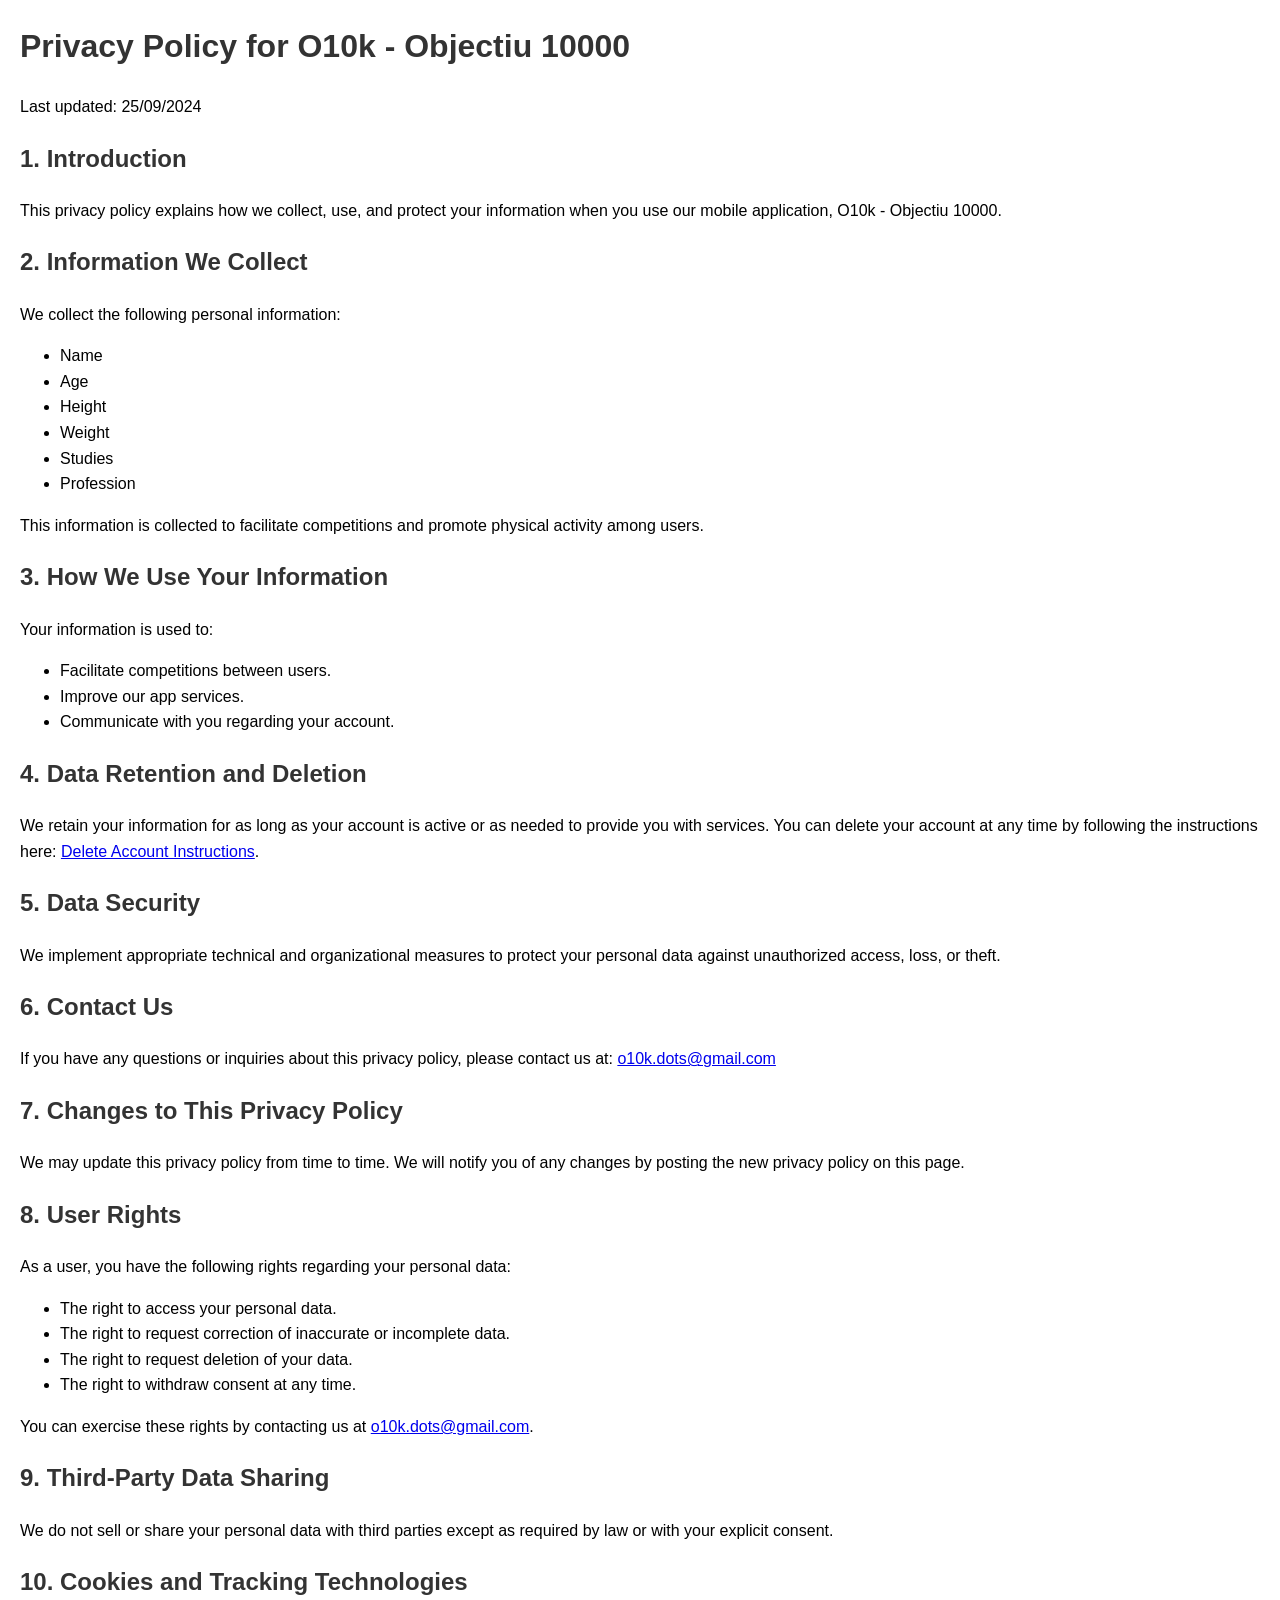
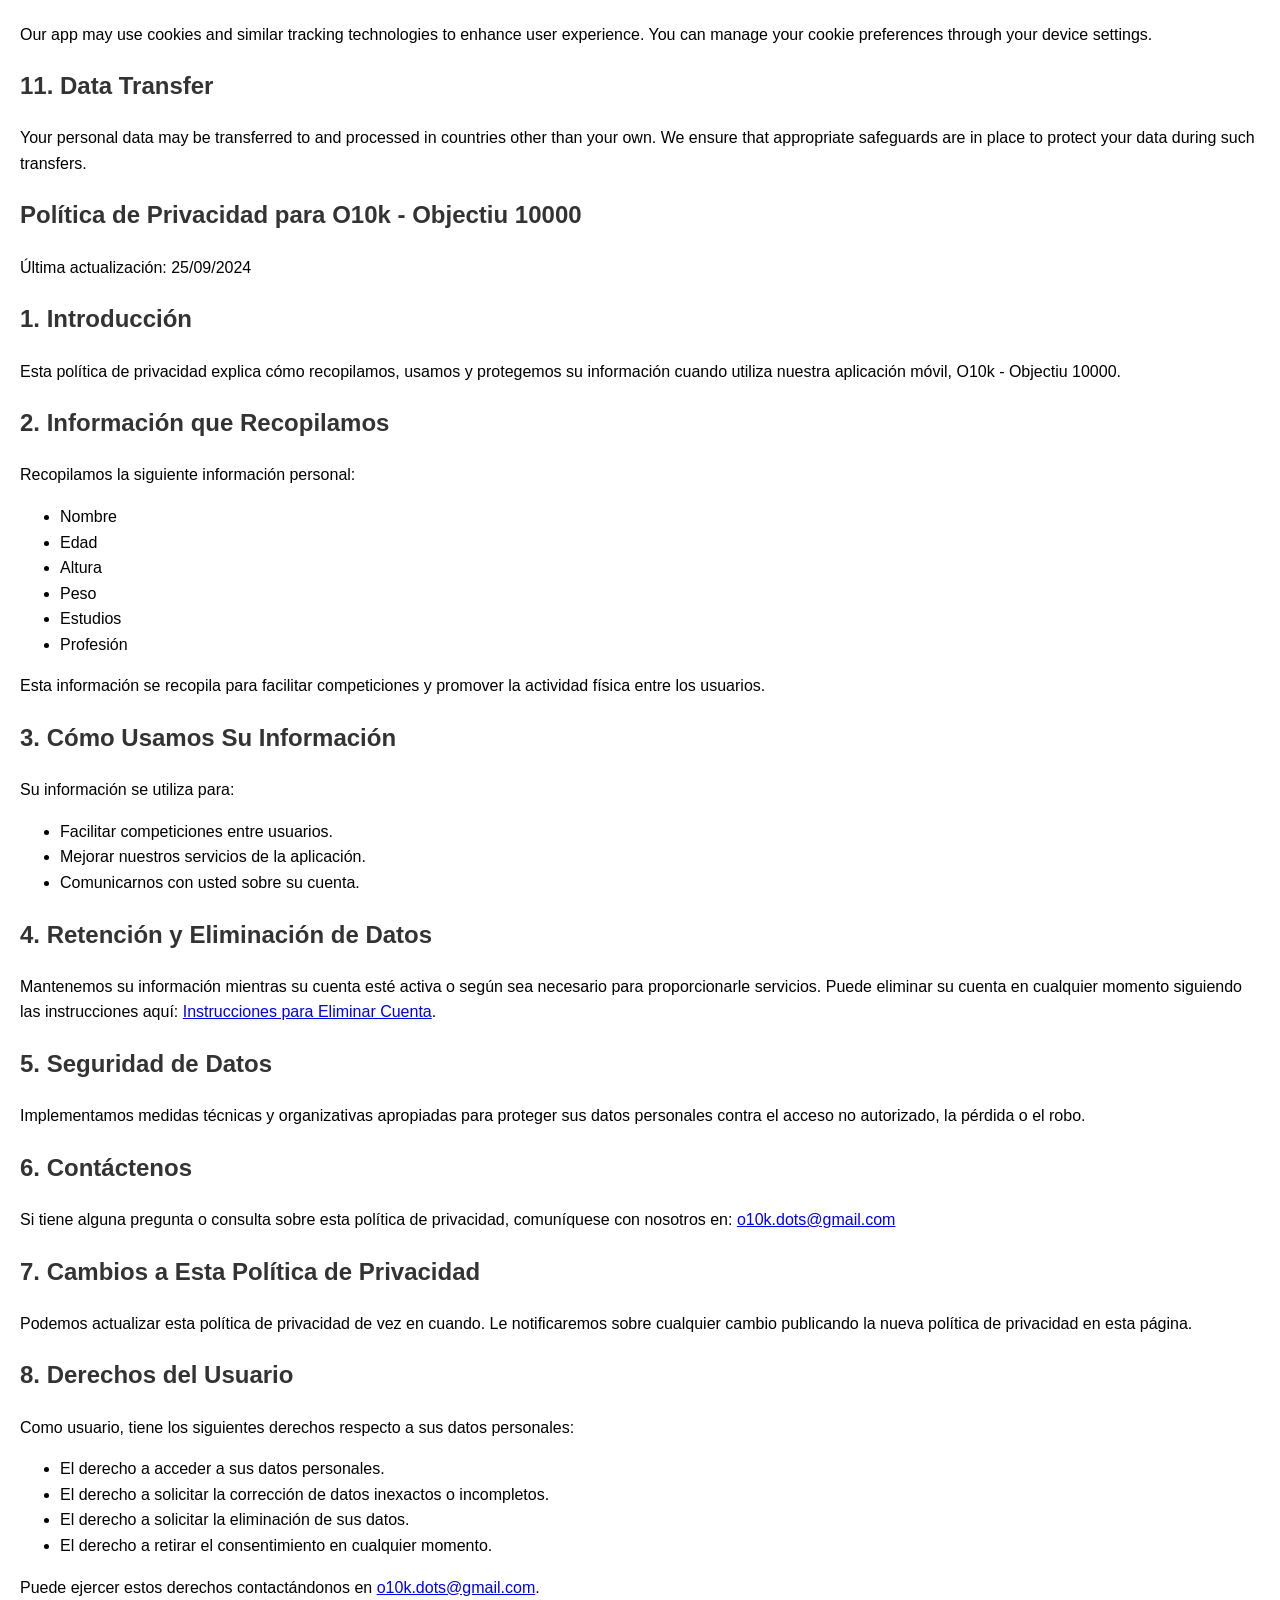
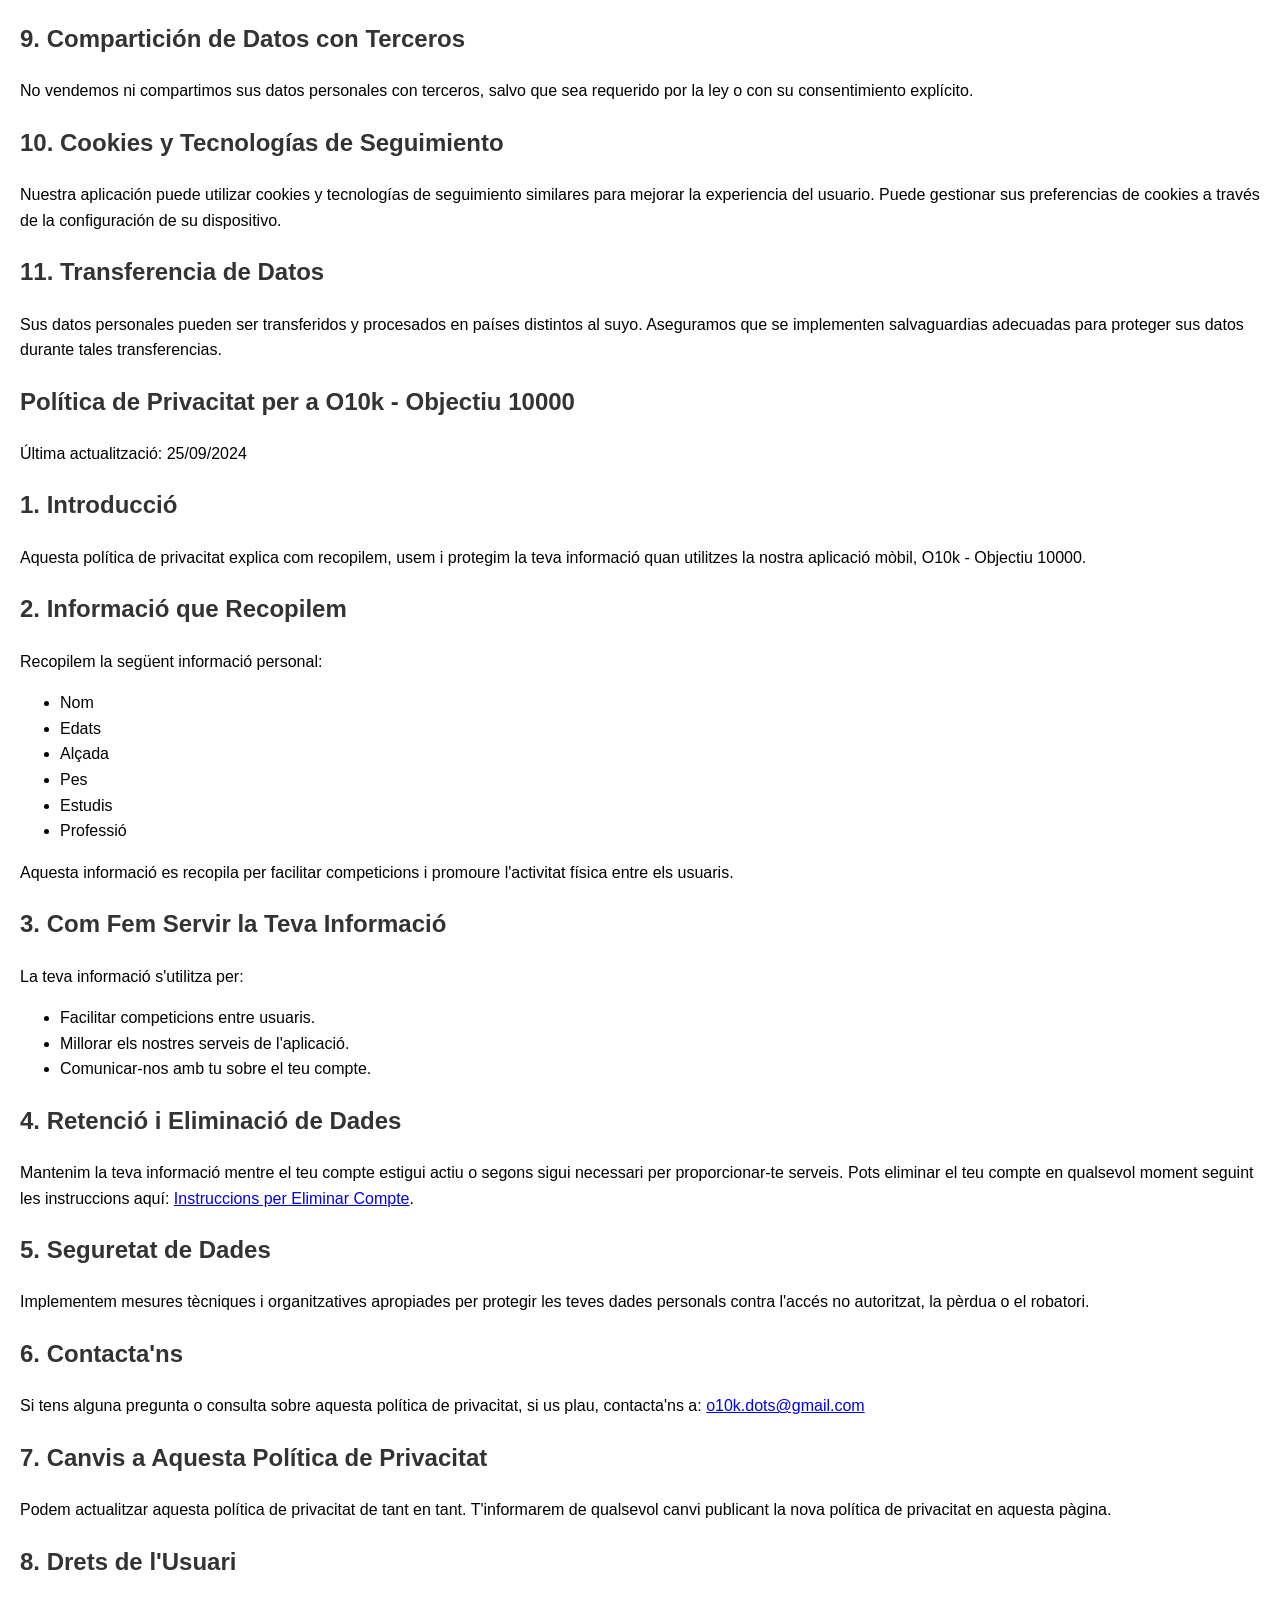
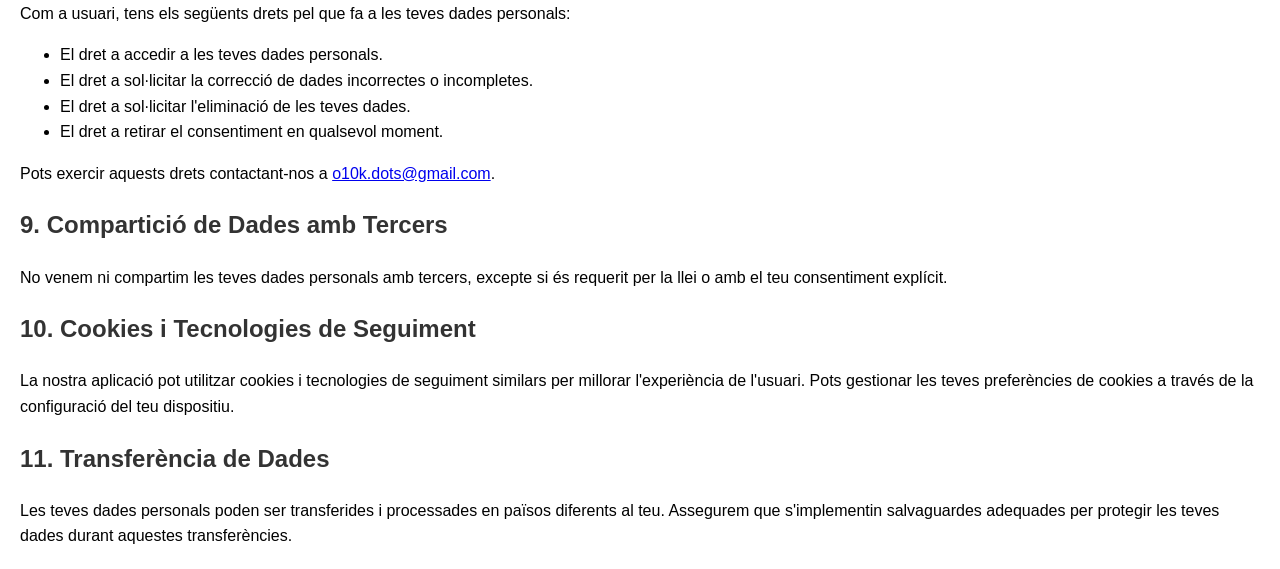
==== o10k/privacy-policy.html @ 5c76e98d "Create privacy-policy.html" ====
<!DOCTYPE html>
<html lang="en">
<head>
    <meta charset="UTF-8">
    <meta name="viewport" content="width=device-width, initial-scale=1.0">
    <title>Privacy Policy - O10k - Objectiu 10000</title>
    <style>
        body {
            font-family: Arial, sans-serif;
            line-height: 1.6;
            margin: 20px;
        }
        h1, h2, h3 {
            color: #333;
        }
        h1 {
            font-size: 2em;
        }
        h2 {
            font-size: 1.5em;
        }
        p {
            margin: 10px 0;
        }
    </style>
</head>
<body>
    <h1>Privacy Policy for O10k - Objectiu 10000</h1>
    <p>Last updated: 25/09/2024</p>

    <h2>1. Introduction</h2>
    <p>This privacy policy explains how we collect, use, and protect your information when you use our mobile application, O10k - Objectiu 10000.</p>

    <h2>2. Information We Collect</h2>
    <p>We collect the following personal information:</p>
    <ul>
        <li>Name</li>
        <li>Age</li>
        <li>Height</li>
        <li>Weight</li>
        <li>Studies</li>
        <li>Profession</li>
    </ul>
    <p>This information is collected to facilitate competitions and promote physical activity among users.</p>

    <h2>3. How We Use Your Information</h2>
    <p>Your information is used to:</p>
    <ul>
        <li>Facilitate competitions between users.</li>
        <li>Improve our app services.</li>
        <li>Communicate with you regarding your account.</li>
    </ul>

    <h2>4. Data Retention and Deletion</h2>
    <p>We retain your information for as long as your account is active or as needed to provide you with services. You can delete your account at any time by following the instructions here: <a href="https://franarolas.github.io/o10k/delete-account-instructions.html">Delete Account Instructions</a>.</p>

    <h2>5. Data Security</h2>
    <p>We implement appropriate technical and organizational measures to protect your personal data against unauthorized access, loss, or theft.</p>

    <h2>6. Contact Us</h2>
    <p>If you have any questions or inquiries about this privacy policy, please contact us at: <a href="mailto:o10k.dots@gmail.com">o10k.dots@gmail.com</a></p>

    <h2>7. Changes to This Privacy Policy</h2>
    <p>We may update this privacy policy from time to time. We will notify you of any changes by posting the new privacy policy on this page.</p>

    <h2>8. User Rights</h2>
    <p>As a user, you have the following rights regarding your personal data:</p>
    <ul>
        <li>The right to access your personal data.</li>
        <li>The right to request correction of inaccurate or incomplete data.</li>
        <li>The right to request deletion of your data.</li>
        <li>The right to withdraw consent at any time.</li>
    </ul>
    <p>You can exercise these rights by contacting us at <a href="mailto:o10k.dots@gmail.com">o10k.dots@gmail.com</a>.</p>

    <h2>9. Third-Party Data Sharing</h2>
    <p>We do not sell or share your personal data with third parties except as required by law or with your explicit consent.</p>

    <h2>10. Cookies and Tracking Technologies</h2>
    <p>Our app may use cookies and similar tracking technologies to enhance user experience. You can manage your cookie preferences through your device settings.</p>

    <h2>11. Data Transfer</h2>
    <p>Your personal data may be transferred to and processed in countries other than your own. We ensure that appropriate safeguards are in place to protect your data during such transfers.</p>

    <h2>Política de Privacidad para O10k - Objectiu 10000</h2>
    <p>Última actualización: 25/09/2024</p>

    <h2>1. Introducción</h2>
    <p>Esta política de privacidad explica cómo recopilamos, usamos y protegemos su información cuando utiliza nuestra aplicación móvil, O10k - Objectiu 10000.</p>

    <h2>2. Información que Recopilamos</h2>
    <p>Recopilamos la siguiente información personal:</p>
    <ul>
        <li>Nombre</li>
        <li>Edad</li>
        <li>Altura</li>
        <li>Peso</li>
        <li>Estudios</li>
        <li>Profesión</li>
    </ul>
    <p>Esta información se recopila para facilitar competiciones y promover la actividad física entre los usuarios.</p>

    <h2>3. Cómo Usamos Su Información</h2>
    <p>Su información se utiliza para:</p>
    <ul>
        <li>Facilitar competiciones entre usuarios.</li>
        <li>Mejorar nuestros servicios de la aplicación.</li>
        <li>Comunicarnos con usted sobre su cuenta.</li>
    </ul>

    <h2>4. Retención y Eliminación de Datos</h2>
    <p>Mantenemos su información mientras su cuenta esté activa o según sea necesario para proporcionarle servicios. Puede eliminar su cuenta en cualquier momento siguiendo las instrucciones aquí: <a href="https://franarolas.github.io/o10k/delete-account-instructions.html">Instrucciones para Eliminar Cuenta</a>.</p>

    <h2>5. Seguridad de Datos</h2>
    <p>Implementamos medidas técnicas y organizativas apropiadas para proteger sus datos personales contra el acceso no autorizado, la pérdida o el robo.</p>

    <h2>6. Contáctenos</h2>
    <p>Si tiene alguna pregunta o consulta sobre esta política de privacidad, comuníquese con nosotros en: <a href="mailto:o10k.dots@gmail.com">o10k.dots@gmail.com</a></p>

    <h2>7. Cambios a Esta Política de Privacidad</h2>
    <p>Podemos actualizar esta política de privacidad de vez en cuando. Le notificaremos sobre cualquier cambio publicando la nueva política de privacidad en esta página.</p>

    <h2>8. Derechos del Usuario</h2>
    <p>Como usuario, tiene los siguientes derechos respecto a sus datos personales:</p>
    <ul>
        <li>El derecho a acceder a sus datos personales.</li>
        <li>El derecho a solicitar la corrección de datos inexactos o incompletos.</li>
        <li>El derecho a solicitar la eliminación de sus datos.</li>
        <li>El derecho a retirar el consentimiento en cualquier momento.</li>
    </ul>
    <p>Puede ejercer estos derechos contactándonos en <a href="mailto:o10k.dots@gmail.com">o10k.dots@gmail.com</a>.</p>

    <h2>9. Compartición de Datos con Terceros</h2>
    <p>No vendemos ni compartimos sus datos personales con terceros, salvo que sea requerido por la ley o con su consentimiento explícito.</p>

    <h2>10. Cookies y Tecnologías de Seguimiento</h2>
    <p>Nuestra aplicación puede utilizar cookies y tecnologías de seguimiento similares para mejorar la experiencia del usuario. Puede gestionar sus preferencias de cookies a través de la configuración de su dispositivo.</p>

    <h2>11. Transferencia de Datos</h2>
    <p>Sus datos personales pueden ser transferidos y procesados en países distintos al suyo. Aseguramos que se implementen salvaguardias adecuadas para proteger sus datos durante tales transferencias.</p>

    <h2>Política de Privacitat per a O10k - Objectiu 10000</h2>
    <p>Última actualització: 25/09/2024</p>

    <h2>1. Introducció</h2>
    <p>Aquesta política de privacitat explica com recopilem, usem i protegim la teva informació quan utilitzes la nostra aplicació mòbil, O10k - Objectiu 10000.</p>

    <h2>2. Informació que Recopilem</h2>
    <p>Recopilem la següent informació personal:</p>
    <ul>
        <li>Nom</li>
        <li>Edats</li>
        <li>Alçada</li>
        <li>Pes</li>
        <li>Estudis</li>
        <li>Professió</li>
    </ul>
    <p>Aquesta informació es recopila per facilitar competicions i promoure l'activitat física entre els usuaris.</p>

    <h2>3. Com Fem Servir la Teva Informació</h2>
    <p>La teva informació s'utilitza per:</p>
    <ul>
        <li>Facilitar competicions entre usuaris.</li>
        <li>Millorar els nostres serveis de l'aplicació.</li>
        <li>Comunicar-nos amb tu sobre el teu compte.</li>
    </ul>

    <h2>4. Retenció i Eliminació de Dades</h2>
    <p>Mantenim la teva informació mentre el teu compte estigui actiu o segons sigui necessari per proporcionar-te serveis. Pots eliminar el teu compte en qualsevol moment seguint les instruccions aquí: <a href="https://franarolas.github.io/o10k/delete-account-instructions.html">Instruccions per Eliminar Compte</a>.</p>

    <h2>5. Seguretat de Dades</h2>
    <p>Implementem mesures tècniques i organitzatives apropiades per protegir les teves dades personals contra l'accés no autoritzat, la pèrdua o el robatori.</p>

    <h2>6. Contacta'ns</h2>
    <p>Si tens alguna pregunta o consulta sobre aquesta política de privacitat, si us plau, contacta'ns a: <a href="mailto:o10k.dots@gmail.com">o10k.dots@gmail.com</a></p>

    <h2>7. Canvis a Aquesta Política de Privacitat</h2>
    <p>Podem actualitzar aquesta política de privacitat de tant en tant. T'informarem de qualsevol canvi publicant la nova política de privacitat en aquesta pàgina.</p>

    <h2>8. Drets de l'Usuari</h2>
    <p>Com a usuari, tens els següents drets pel que fa a les teves dades personals:</p>
    <ul>
        <li>El dret a accedir a les teves dades personals.</li>
        <li>El dret a sol·licitar la correcció de dades incorrectes o incompletes.</li>
        <li>El dret a sol·licitar l'eliminació de les teves dades.</li>
        <li>El dret a retirar el consentiment en qualsevol moment.</li>
    </ul>
    <p>Pots exercir aquests drets contactant-nos a <a href="mailto:o10k.dots@gmail.com">o10k.dots@gmail.com</a>.</p>

    <h2>9. Compartició de Dades amb Tercers</h2>
    <p>No venem ni compartim les teves dades personals amb tercers, excepte si és requerit per la llei o amb el teu consentiment explícit.</p>

    <h2>10. Cookies i Tecnologies de Seguiment</h2>
    <p>La nostra aplicació pot utilitzar cookies i tecnologies de seguiment similars per millorar l'experiència de l'usuari. Pots gestionar les teves preferències de cookies a través de la configuració del teu dispositiu.</p>

    <h2>11. Transferència de Dades</h2>
    <p>Les teves dades personals poden ser transferides i processades en països diferents al teu. Assegurem que s'implementin salvaguardes adequades per protegir les teves dades durant aquestes transferències.</p>
</body>
</html>
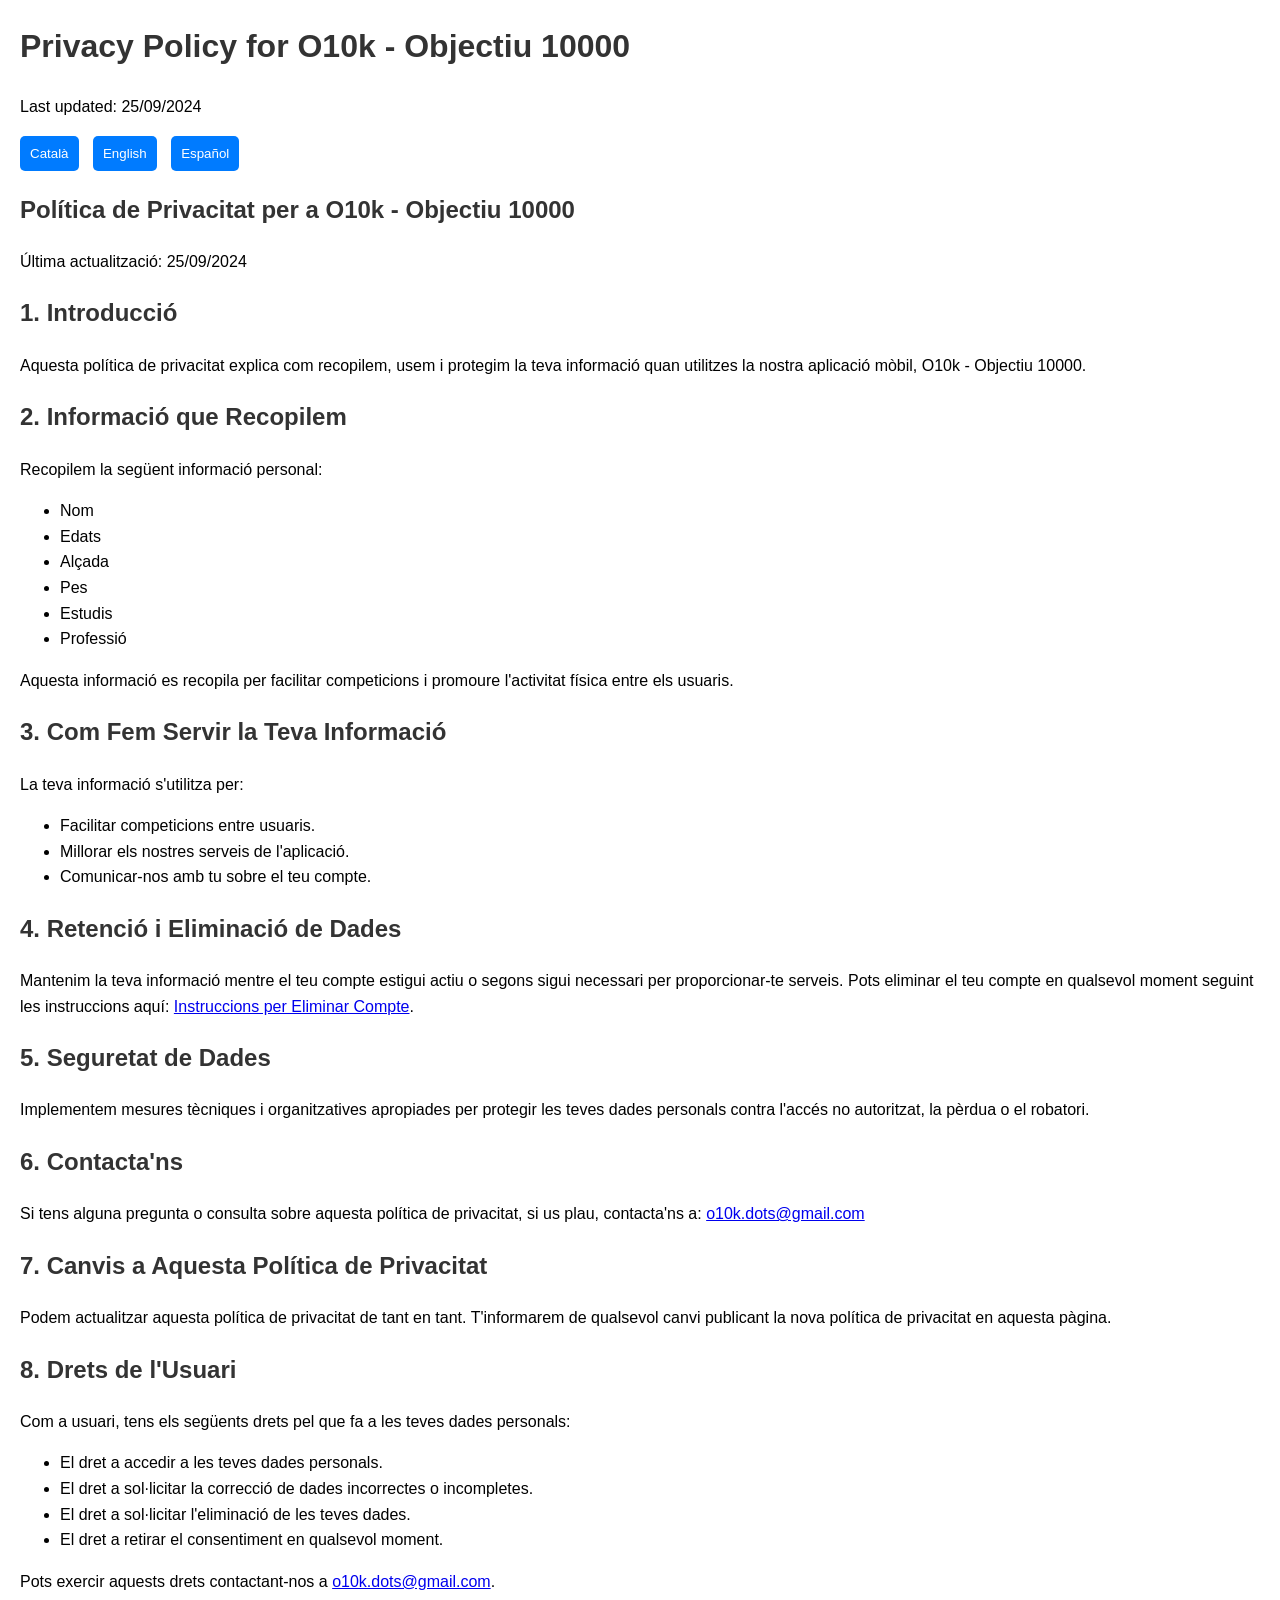
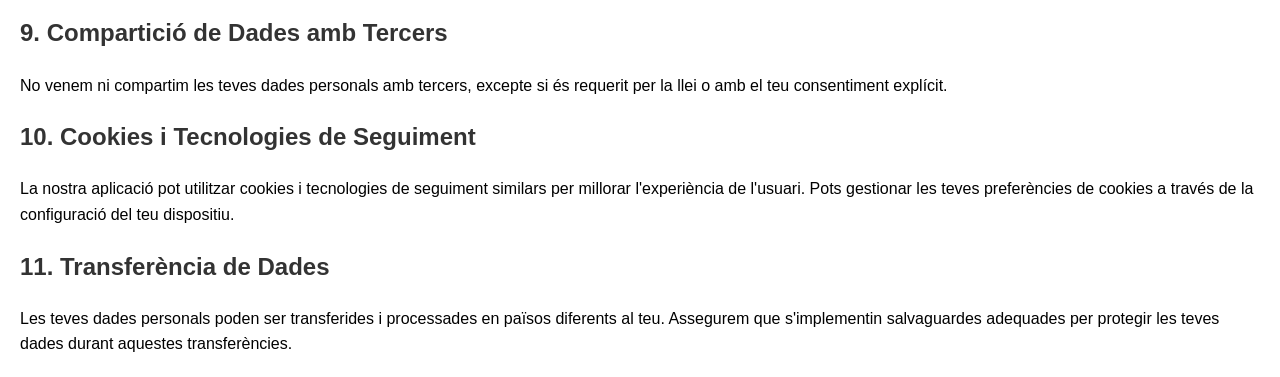
==== commit 0f221b0f: "Update privacy-policy.html" ====
--- a/o10k/privacy-policy.html
+++ b/o10k/privacy-policy.html
@@ -1,5 +1,5 @@
 <!DOCTYPE html>
-<html lang="en">
+<html lang="ca">
 <head>
     <meta charset="UTF-8">
     <meta name="viewport" content="width=device-width, initial-scale=1.0">
@@ -19,8 +19,26 @@
         h2 {
             font-size: 1.5em;
         }
-        p {
-            margin: 10px 0;
+        .tab {
+            display: none;
+        }
+        .tab.active {
+            display: block;
+        }
+        .tab-links {
+            margin-bottom: 20px;
+        }
+        .tab-links button {
+            margin-right: 10px;
+            padding: 10px;
+            cursor: pointer;
+            background-color: #007BFF;
+            color: white;
+            border: none;
+            border-radius: 5px;
+        }
+        .tab-links button:hover {
+            background-color: #0056b3;
         }
     </style>
 </head>
@@ -28,172 +46,164 @@
     <h1>Privacy Policy for O10k - Objectiu 10000</h1>
     <p>Last updated: 25/09/2024</p>
 
-    <h2>1. Introduction</h2>
-    <p>This privacy policy explains how we collect, use, and protect your information when you use our mobile application, O10k - Objectiu 10000.</p>
-
-    <h2>2. Information We Collect</h2>
-    <p>We collect the following personal information:</p>
-    <ul>
-        <li>Name</li>
-        <li>Age</li>
-        <li>Height</li>
-        <li>Weight</li>
-        <li>Studies</li>
-        <li>Profession</li>
-    </ul>
-    <p>This information is collected to facilitate competitions and promote physical activity among users.</p>
-
-    <h2>3. How We Use Your Information</h2>
-    <p>Your information is used to:</p>
-    <ul>
-        <li>Facilitate competitions between users.</li>
-        <li>Improve our app services.</li>
-        <li>Communicate with you regarding your account.</li>
-    </ul>
-
-    <h2>4. Data Retention and Deletion</h2>
-    <p>We retain your information for as long as your account is active or as needed to provide you with services. You can delete your account at any time by following the instructions here: <a href="https://franarolas.github.io/o10k/delete-account-instructions.html">Delete Account Instructions</a>.</p>
-
-    <h2>5. Data Security</h2>
-    <p>We implement appropriate technical and organizational measures to protect your personal data against unauthorized access, loss, or theft.</p>
-
-    <h2>6. Contact Us</h2>
-    <p>If you have any questions or inquiries about this privacy policy, please contact us at: <a href="mailto:o10k.dots@gmail.com">o10k.dots@gmail.com</a></p>
-
-    <h2>7. Changes to This Privacy Policy</h2>
-    <p>We may update this privacy policy from time to time. We will notify you of any changes by posting the new privacy policy on this page.</p>
-
-    <h2>8. User Rights</h2>
-    <p>As a user, you have the following rights regarding your personal data:</p>
-    <ul>
-        <li>The right to access your personal data.</li>
-        <li>The right to request correction of inaccurate or incomplete data.</li>
-        <li>The right to request deletion of your data.</li>
-        <li>The right to withdraw consent at any time.</li>
-    </ul>
-    <p>You can exercise these rights by contacting us at <a href="mailto:o10k.dots@gmail.com">o10k.dots@gmail.com</a>.</p>
-
-    <h2>9. Third-Party Data Sharing</h2>
-    <p>We do not sell or share your personal data with third parties except as required by law or with your explicit consent.</p>
-
-    <h2>10. Cookies and Tracking Technologies</h2>
-    <p>Our app may use cookies and similar tracking technologies to enhance user experience. You can manage your cookie preferences through your device settings.</p>
-
-    <h2>11. Data Transfer</h2>
-    <p>Your personal data may be transferred to and processed in countries other than your own. We ensure that appropriate safeguards are in place to protect your data during such transfers.</p>
-
-    <h2>Política de Privacidad para O10k - Objectiu 10000</h2>
-    <p>Última actualización: 25/09/2024</p>
-
-    <h2>1. Introducción</h2>
-    <p>Esta política de privacidad explica cómo recopilamos, usamos y protegemos su información cuando utiliza nuestra aplicación móvil, O10k - Objectiu 10000.</p>
-
-    <h2>2. Información que Recopilamos</h2>
-    <p>Recopilamos la siguiente información personal:</p>
-    <ul>
-        <li>Nombre</li>
-        <li>Edad</li>
-        <li>Altura</li>
-        <li>Peso</li>
-        <li>Estudios</li>
-        <li>Profesión</li>
-    </ul>
-    <p>Esta información se recopila para facilitar competiciones y promover la actividad física entre los usuarios.</p>
-
-    <h2>3. Cómo Usamos Su Información</h2>
-    <p>Su información se utiliza para:</p>
-    <ul>
-        <li>Facilitar competiciones entre usuarios.</li>
-        <li>Mejorar nuestros servicios de la aplicación.</li>
-        <li>Comunicarnos con usted sobre su cuenta.</li>
-    </ul>
-
-    <h2>4. Retención y Eliminación de Datos</h2>
-    <p>Mantenemos su información mientras su cuenta esté activa o según sea necesario para proporcionarle servicios. Puede eliminar su cuenta en cualquier momento siguiendo las instrucciones aquí: <a href="https://franarolas.github.io/o10k/delete-account-instructions.html">Instrucciones para Eliminar Cuenta</a>.</p>
-
-    <h2>5. Seguridad de Datos</h2>
-    <p>Implementamos medidas técnicas y organizativas apropiadas para proteger sus datos personales contra el acceso no autorizado, la pérdida o el robo.</p>
-
-    <h2>6. Contáctenos</h2>
-    <p>Si tiene alguna pregunta o consulta sobre esta política de privacidad, comuníquese con nosotros en: <a href="mailto:o10k.dots@gmail.com">o10k.dots@gmail.com</a></p>
-
-    <h2>7. Cambios a Esta Política de Privacidad</h2>
-    <p>Podemos actualizar esta política de privacidad de vez en cuando. Le notificaremos sobre cualquier cambio publicando la nueva política de privacidad en esta página.</p>
-
-    <h2>8. Derechos del Usuario</h2>
-    <p>Como usuario, tiene los siguientes derechos respecto a sus datos personales:</p>
-    <ul>
-        <li>El derecho a acceder a sus datos personales.</li>
-        <li>El derecho a solicitar la corrección de datos inexactos o incompletos.</li>
-        <li>El derecho a solicitar la eliminación de sus datos.</li>
-        <li>El derecho a retirar el consentimiento en cualquier momento.</li>
-    </ul>
-    <p>Puede ejercer estos derechos contactándonos en <a href="mailto:o10k.dots@gmail.com">o10k.dots@gmail.com</a>.</p>
-
-    <h2>9. Compartición de Datos con Terceros</h2>
-    <p>No vendemos ni compartimos sus datos personales con terceros, salvo que sea requerido por la ley o con su consentimiento explícito.</p>
-
-    <h2>10. Cookies y Tecnologías de Seguimiento</h2>
-    <p>Nuestra aplicación puede utilizar cookies y tecnologías de seguimiento similares para mejorar la experiencia del usuario. Puede gestionar sus preferencias de cookies a través de la configuración de su dispositivo.</p>
-
-    <h2>11. Transferencia de Datos</h2>
-    <p>Sus datos personales pueden ser transferidos y procesados en países distintos al suyo. Aseguramos que se implementen salvaguardias adecuadas para proteger sus datos durante tales transferencias.</p>
-
-    <h2>Política de Privacitat per a O10k - Objectiu 10000</h2>
-    <p>Última actualització: 25/09/2024</p>
-
-    <h2>1. Introducció</h2>
-    <p>Aquesta política de privacitat explica com recopilem, usem i protegim la teva informació quan utilitzes la nostra aplicació mòbil, O10k - Objectiu 10000.</p>
-
-    <h2>2. Informació que Recopilem</h2>
-    <p>Recopilem la següent informació personal:</p>
-    <ul>
-        <li>Nom</li>
-        <li>Edats</li>
-        <li>Alçada</li>
-        <li>Pes</li>
-        <li>Estudis</li>
-        <li>Professió</li>
-    </ul>
-    <p>Aquesta informació es recopila per facilitar competicions i promoure l'activitat física entre els usuaris.</p>
-
-    <h2>3. Com Fem Servir la Teva Informació</h2>
-    <p>La teva informació s'utilitza per:</p>
-    <ul>
-        <li>Facilitar competicions entre usuaris.</li>
-        <li>Millorar els nostres serveis de l'aplicació.</li>
-        <li>Comunicar-nos amb tu sobre el teu compte.</li>
-    </ul>
-
-    <h2>4. Retenció i Eliminació de Dades</h2>
-    <p>Mantenim la teva informació mentre el teu compte estigui actiu o segons sigui necessari per proporcionar-te serveis. Pots eliminar el teu compte en qualsevol moment seguint les instruccions aquí: <a href="https://franarolas.github.io/o10k/delete-account-instructions.html">Instruccions per Eliminar Compte</a>.</p>
-
-    <h2>5. Seguretat de Dades</h2>
-    <p>Implementem mesures tècniques i organitzatives apropiades per protegir les teves dades personals contra l'accés no autoritzat, la pèrdua o el robatori.</p>
-
-    <h2>6. Contacta'ns</h2>
-    <p>Si tens alguna pregunta o consulta sobre aquesta política de privacitat, si us plau, contacta'ns a: <a href="mailto:o10k.dots@gmail.com">o10k.dots@gmail.com</a></p>
-
-    <h2>7. Canvis a Aquesta Política de Privacitat</h2>
-    <p>Podem actualitzar aquesta política de privacitat de tant en tant. T'informarem de qualsevol canvi publicant la nova política de privacitat en aquesta pàgina.</p>
-
-    <h2>8. Drets de l'Usuari</h2>
-    <p>Com a usuari, tens els següents drets pel que fa a les teves dades personals:</p>
-    <ul>
-        <li>El dret a accedir a les teves dades personals.</li>
-        <li>El dret a sol·licitar la correcció de dades incorrectes o incompletes.</li>
-        <li>El dret a sol·licitar l'eliminació de les teves dades.</li>
-        <li>El dret a retirar el consentiment en qualsevol moment.</li>
-    </ul>
-    <p>Pots exercir aquests drets contactant-nos a <a href="mailto:o10k.dots@gmail.com">o10k.dots@gmail.com</a>.</p>
-
-    <h2>9. Compartició de Dades amb Tercers</h2>
-    <p>No venem ni compartim les teves dades personals amb tercers, excepte si és requerit per la llei o amb el teu consentiment explícit.</p>
-
-    <h2>10. Cookies i Tecnologies de Seguiment</h2>
-    <p>La nostra aplicació pot utilitzar cookies i tecnologies de seguiment similars per millorar l'experiència de l'usuari. Pots gestionar les teves preferències de cookies a través de la configuració del teu dispositiu.</p>
-
-    <h2>11. Transferència de Dades</h2>
-    <p>Les teves dades personals poden ser transferides i processades en països diferents al teu. Assegurem que s'implementin salvaguardes adequades per protegir les teves dades durant aquestes transferències.</p>
+    <div class="tab-links">
+        <button onclick="showTab('ca')">Català</button>
+        <button onclick="showTab('en')">English</button>
+        <button onclick="showTab('es')">Español</button>
+    </div>
+
+    <div id="ca" class="tab active">
+        <h2>Política de Privacitat per a O10k - Objectiu 10000</h2>
+        <p>Última actualització: 25/09/2024</p>
+        <h2>1. Introducció</h2>
+        <p>Aquesta política de privacitat explica com recopilem, usem i protegim la teva informació quan utilitzes la nostra aplicació mòbil, O10k - Objectiu 10000.</p>
+        <h2>2. Informació que Recopilem</h2>
+        <p>Recopilem la següent informació personal:</p>
+        <ul>
+            <li>Nom</li>
+            <li>Edats</li>
+            <li>Alçada</li>
+            <li>Pes</li>
+            <li>Estudis</li>
+            <li>Professió</li>
+        </ul>
+        <p>Aquesta informació es recopila per facilitar competicions i promoure l'activitat física entre els usuaris.</p>
+        <h2>3. Com Fem Servir la Teva Informació</h2>
+        <p>La teva informació s'utilitza per:</p>
+        <ul>
+            <li>Facilitar competicions entre usuaris.</li>
+            <li>Millorar els nostres serveis de l'aplicació.</li>
+            <li>Comunicar-nos amb tu sobre el teu compte.</li>
+        </ul>
+        <h2>4. Retenció i Eliminació de Dades</h2>
+        <p>Mantenim la teva informació mentre el teu compte estigui actiu o segons sigui necessari per proporcionar-te serveis. Pots eliminar el teu compte en qualsevol moment seguint les instruccions aquí: <a href="https://franarolas.github.io/o10k/delete-account-instructions.html">Instruccions per Eliminar Compte</a>.</p>
+        <h2>5. Seguretat de Dades</h2>
+        <p>Implementem mesures tècniques i organitzatives apropiades per protegir les teves dades personals contra l'accés no autoritzat, la pèrdua o el robatori.</p>
+        <h2>6. Contacta'ns</h2>
+        <p>Si tens alguna pregunta o consulta sobre aquesta política de privacitat, si us plau, contacta'ns a: <a href="mailto:o10k.dots@gmail.com">o10k.dots@gmail.com</a></p>
+        <h2>7. Canvis a Aquesta Política de Privacitat</h2>
+        <p>Podem actualitzar aquesta política de privacitat de tant en tant. T'informarem de qualsevol canvi publicant la nova política de privacitat en aquesta pàgina.</p>
+        <h2>8. Drets de l'Usuari</h2>
+        <p>Com a usuari, tens els següents drets pel que fa a les teves dades personals:</p>
+        <ul>
+            <li>El dret a accedir a les teves dades personals.</li>
+            <li>El dret a sol·licitar la correcció de dades incorrectes o incompletes.</li>
+            <li>El dret a sol·licitar l'eliminació de les teves dades.</li>
+            <li>El dret a retirar el consentiment en qualsevol moment.</li>
+        </ul>
+        <p>Pots exercir aquests drets contactant-nos a <a href="mailto:o10k.dots@gmail.com">o10k.dots@gmail.com</a>.</p>
+        <h2>9. Compartició de Dades amb Tercers</h2>
+        <p>No venem ni compartim les teves dades personals amb tercers, excepte si és requerit per la llei o amb el teu consentiment explícit.</p>
+        <h2>10. Cookies i Tecnologies de Seguiment</h2>
+        <p>La nostra aplicació pot utilitzar cookies i tecnologies de seguiment similars per millorar l'experiència de l'usuari. Pots gestionar les teves preferències de cookies a través de la configuració del teu dispositiu.</p>
+        <h2>11. Transferència de Dades</h2>
+        <p>Les teves dades personals poden ser transferides i processades en països diferents al teu. Assegurem que s'implementin salvaguardes adequades per protegir les teves dades durant aquestes transferències.</p>
+    </div>
+
+    <div id="en" class="tab">
+        <h2>Privacy Policy for O10k - Objectiu 10000</h2>
+        <p>Last updated: 25/09/2024</p>
+        <h2>1. Introduction</h2>
+        <p>This privacy policy explains how we collect, use, and protect your information when you use our mobile application, O10k - Objectiu 10000.</p>
+        <h2>2. Information We Collect</h2>
+        <p>We collect the following personal information:</p>
+        <ul>
+            <li>Name</li>
+            <li>Age</li>
+            <li>Height</li>
+            <li>Weight</li>
+            <li>Studies</li>
+            <li>Profession</li>
+        </ul>
+        <p>This information is collected to facilitate competitions and promote physical activity among users.</p>
+        <h2>3. How We Use Your Information</h2>
+        <p>Your information is used to:</p>
+        <ul>
+            <li>Facilitate competitions between users.</li>
+            <li>Improve our app services.</li>
+            <li>Communicate with you regarding your account.</li>
+        </ul>
+        <h2>4. Data Retention and Deletion</h2>
+        <p>We retain your information for as long as your account is active or as needed to provide you with services. You can delete your account at any time by following the instructions here: <a href="https://franarolas.github.io/o10k/delete-account-instructions.html">Delete Account Instructions</a>.</p>
+        <h2>5. Data Security</h2>
+        <p>We implement appropriate technical and organizational measures to protect your personal data against unauthorized access, loss, or theft.</p>
+        <h2>6. Contact Us</h2>
+        <p>If you have any questions or inquiries about this privacy policy, please contact us at: <a href="mailto:o10k.dots@gmail.com">o10k.dots@gmail.com</a></p>
+        <h2>7. Changes to This Privacy Policy</h2>
+        <p>We may update this privacy policy from time to time. We will notify you of any changes by posting the new privacy policy on this page.</p>
+        <h2>8. User Rights</h2>
+        <p>As a user, you have the following rights regarding your personal data:</p>
+        <ul>
+            <li>The right to access your personal data.</li>
+            <li>The right to request correction of inaccurate or incomplete data.</li>
+            <li>The right to request deletion of your data.</li>
+            <li>The right to withdraw consent at any time.</li>
+        </ul>
+        <p>You can exercise these rights by contacting us at <a href="mailto:o10k.dots@gmail.com">o10k.dots@gmail.com</a>.</p>
+        <h2>9. Third-Party Data Sharing</h2>
+        <p>We do not sell or share your personal data with third parties, except as required by law or with your explicit consent.</p>
+        <h2>10. Cookies and Tracking Technologies</h2>
+        <p>Our app may use cookies and similar tracking technologies to enhance user experience. You can manage your cookie preferences through your device settings.</p>
+        <h2>11. Data Transfer</h2>
+        <p>Your personal data may be transferred and processed in countries other than your own. We ensure that appropriate safeguards are implemented to protect your data during such transfers.</p>
+    </div>
+
+    <div id="es" class="tab">
+        <h2>Política de Privacidad para O10k - Objectiu 10000</h2>
+        <p>Última actualización: 25/09/2024</p>
+        <h2>1. Introducción</h2>
+        <p>Esta política de privacidad explica cómo recopilamos, utilizamos y protegemos tu información cuando usas nuestra aplicación móvil, O10k - Objectiu 10000.</p>
+        <h2>2. Información que Recopilamos</h2>
+        <p>Recopilamos la siguiente información personal:</p>
+        <ul>
+            <li>Nombre</li>
+            <li>Edad</li>
+            <li>Altura</li>
+            <li>Peso</li>
+            <li>Estudios</li>
+            <li>Profesión</li>
+        </ul>
+        <p>Esta información se recopila para facilitar competiciones y promover la actividad física entre los usuarios.</p>
+        <h2>3. Cómo Usamos Tu Información</h2>
+        <p>Tu información se utiliza para:</p>
+        <ul>
+            <li>Facilitar competiciones entre usuarios.</li>
+            <li>Mejorar nuestros servicios de la aplicación.</li>
+            <li>Comunicarnos contigo sobre tu cuenta.</li>
+        </ul>
+        <h2>4. Retención y Eliminación de Datos</h2>
+        <p>Mantenemos tu información mientras tu cuenta esté activa o según sea necesario para proporcionarte servicios. Puedes eliminar tu cuenta en cualquier momento siguiendo las instrucciones aquí: <a href="https://franarolas.github.io/o10k/delete-account-instructions.html">Instrucciones para Eliminar Cuenta</a>.</p>
+        <h2>5. Seguridad de Datos</h2>
+        <p>Implementamos medidas técnicas y organizativas apropiadas para proteger tus datos personales contra el acceso no autorizado, la pérdida o el robo.</p>
+        <h2>6. Contáctanos</h2>
+        <p>Si tienes alguna pregunta o consulta sobre esta política de privacidad, por favor contáctanos a: <a href="mailto:o10k.dots@gmail.com">o10k.dots@gmail.com</a></p>
+        <h2>7. Cambios en Esta Política de Privacidad</h2>
+        <p>Podemos actualizar esta política de privacidad de vez en cuando. Te informaremos de cualquier cambio publicando la nueva política de privacidad en esta página.</p>
+        <h2>8. Derechos del Usuario</h2>
+        <p>Como usuario, tienes los siguientes derechos en relación a tus datos personales:</p>
+        <ul>
+            <li>El derecho a acceder a tus datos personales.</li>
+            <li>El derecho a solicitar la corrección de datos incorrectos o incompletos.</li>
+            <li>El derecho a solicitar la eliminación de tus datos.</li>
+            <li>El derecho a retirar el consentimiento en cualquier momento.</li>
+        </ul>
+        <p>Puedes ejercer estos derechos contactándonos a <a href="mailto:o10k.dots@gmail.com">o10k.dots@gmail.com</a>.</p>
+        <h2>9. Compartición de Datos con Terceros</h2>
+        <p>No vendemos ni compartimos tus datos personales con terceros, excepto si es requerido por la ley o con tu consentimiento explícito.</p>
+        <h2>10. Cookies y Tecnologías de Seguimiento</h2>
+        <p>Nuestra aplicación puede utilizar cookies y tecnologías de seguimiento similares para mejorar la experiencia del usuario. Puedes gestionar tus preferencias de cookies a través de la configuración de tu dispositivo.</p>
+        <h2>11. Transferencia de Datos</h2>
+        <p>Tus datos personales pueden ser transferidos y procesados en países distintos al tuyo. Aseguramos que se implementen salvaguardas adecuadas para proteger tus datos durante estas transferencias.</p>
+    </div>
+
+    <script>
+        function showTab(lang) {
+            const tabs = document.querySelectorAll('.tab');
+            tabs.forEach(tab => {
+                tab.classList.remove('active');
+            });
+            document.getElementById(lang).classList.add('active');
+        }
+    </script>
 </body>
 </html>
